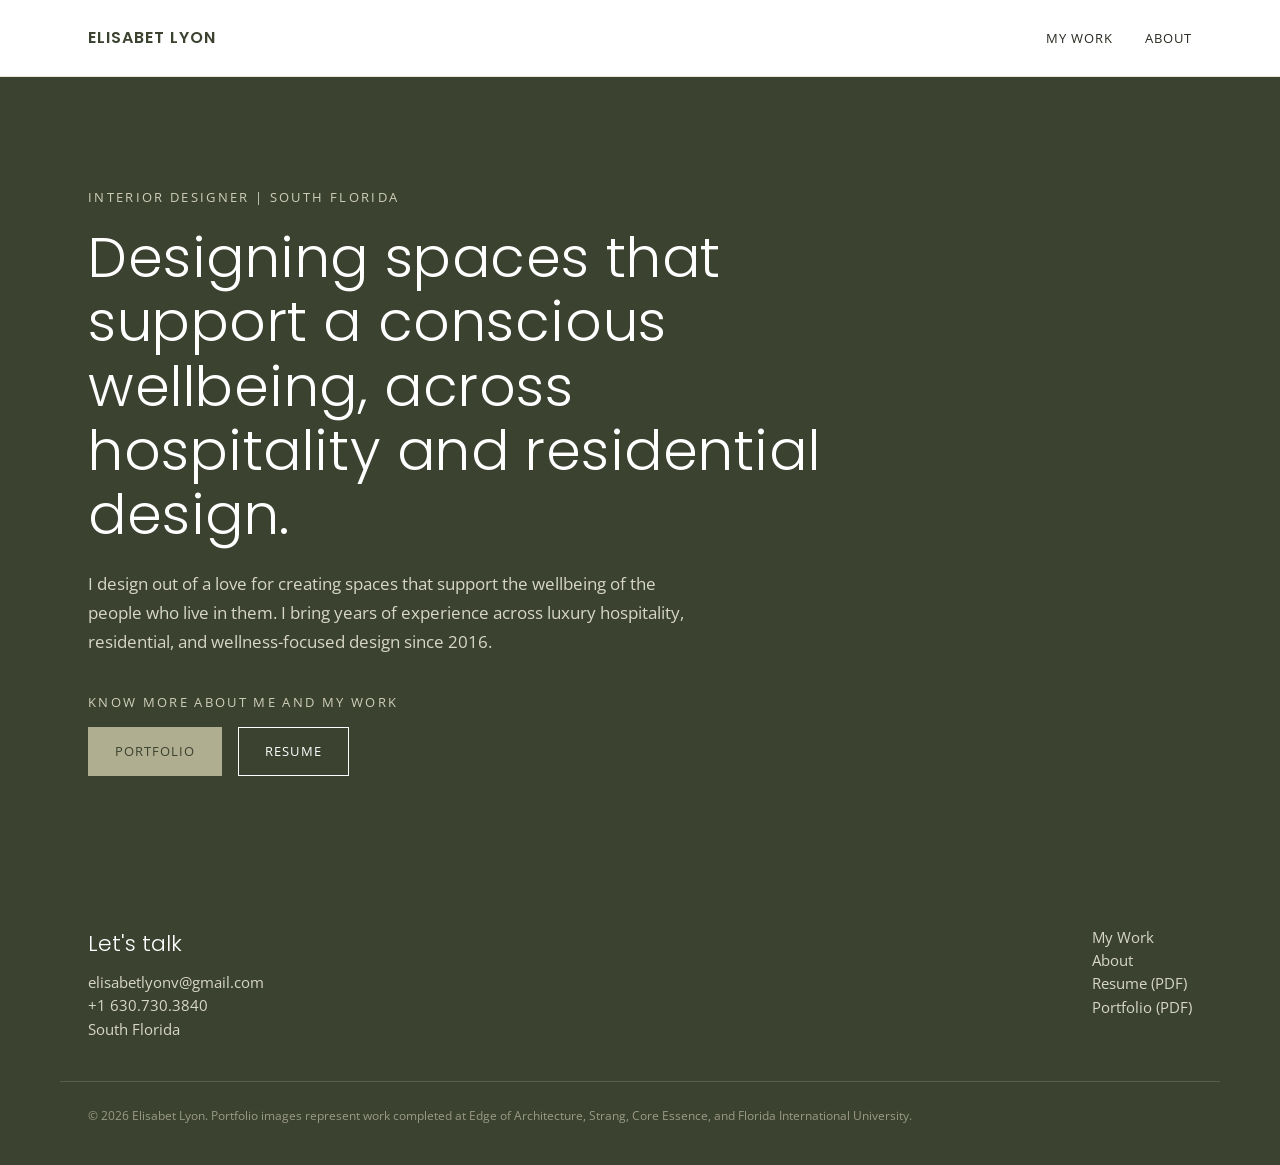
==== index.html @ 358c0ef6 "Publish portfolio website" ====
<!doctype html>
<html lang="en">
<head>
<meta charset="utf-8">
<meta name="viewport" content="width=device-width, initial-scale=1">
<title>Elisabet Lyon | Interior Designer</title>
<meta name="description" content="Elisabet Lyon is an interior designer specializing in luxury hospitality, residential, and wellness-focused design, with a certification in Feng Shui &amp; space design.">
<link rel="preconnect" href="https://fonts.googleapis.com">
<link rel="preconnect" href="https://fonts.gstatic.com" crossorigin>
<link href="https://fonts.googleapis.com/css2?family=Poppins:wght@300;400;500;600&family=Open+Sans:ital,wght@0,400;0,600;1,400&display=swap" rel="stylesheet">
<link rel="stylesheet" href="assets/css/style.css">
</head>
<body>

<header class="site-header">
  <div class="wrap">
    <a class="brand" href="index.html">ELISABET LYON</a>
    <nav class="site-nav">
      <ul>
        <li><a href="portfolio.html">My Work</a></li>
        <li><a href="about.html">About</a></li>
      </ul>
    </nav>
  </div>
</header>

<section class="hero">
  <div class="wrap">
    <div class="eyebrow">Interior Designer | South Florida</div>
    <h1>Designing spaces that support a conscious wellbeing, across hospitality and residential design.</h1>
    <p class="lede">I design out of a love for creating spaces that support the wellbeing of the people who live in them. I bring years of experience across luxury hospitality, residential, and wellness-focused design since 2016.</p>
    <div class="cta-row" style="flex-direction:column; align-items:flex-start; gap:14px;">
      <div class="eyebrow" style="margin-bottom:0;">Know more about me and my work</div>
      <div style="display:flex; gap:16px; flex-wrap:wrap;">
        <a class="btn solid" href="assets/Elisabet_Lyon_Portfolio_2026.pdf" target="_blank">Portfolio</a>
        <a class="btn" href="assets/Elisabet_Lyon_Resume.pdf" target="_blank">Resume</a>
      </div>
    </div>
  </div>
</section>

<footer class="site-footer">
  <div class="wrap grid">
    <div>
      <h3>Let's talk</h3>
      <div class="contact-line"><a href="https://mail.google.com/mail/?view=cm&amp;fs=1&amp;to=elisabetlyonv@gmail.com" target="_blank" rel="noopener">elisabetlyonv@gmail.com</a></div>
      <div class="contact-line">+1 630.730.3840</div>
      <div class="contact-line">South Florida</div>
    </div>
    <div>
      <div class="contact-line"><a href="portfolio.html">My Work</a></div>
      <div class="contact-line"><a href="about.html">About</a></div>
      <div class="contact-line"><a href="assets/Elisabet_Lyon_Resume.pdf" target="_blank">Resume (PDF)</a></div>
      <div class="contact-line"><a href="assets/Elisabet_Lyon_Portfolio_2026.pdf" target="_blank">Portfolio (PDF)</a></div>
    </div>
  </div>
  <div class="wrap copyright">&copy; 2026 Elisabet Lyon. Portfolio images represent work completed at Edge of Architecture, Strang, Core Essence, and Florida International University.</div>
</footer>

<script src="assets/js/main.js"></script>
</body>
</html>
---- assets/css/style.css ----
:root {
  --olive: #3b4230;
  --sage: #afae90;
  --cream: #f2e9d8;
  --text: #2a2a22;
  --muted: #7a7968;
  --white: #ffffff;
  --max-w: 1160px;
}

* { box-sizing: border-box; margin: 0; padding: 0; }

html { scroll-behavior: smooth; }

body {
  font-family: 'Open Sans', 'Segoe UI', sans-serif;
  color: var(--text);
  background: var(--white);
  line-height: 1.6;
  -webkit-font-smoothing: antialiased;
}

h1, h2, h3, .display {
  font-family: 'Poppins', sans-serif;
  font-weight: 400;
  color: var(--olive);
}

a { color: inherit; text-decoration: none; }

img { max-width: 100%; display: block; }

.wrap {
  max-width: var(--max-w);
  margin: 0 auto;
  padding: 0 28px;
}

/* Nav */
header.site-header {
  position: sticky;
  top: 0;
  background: rgba(255,255,255,0.94);
  backdrop-filter: blur(6px);
  z-index: 50;
  border-bottom: 1px solid #ece7d8;
}
header.site-header .wrap {
  display: flex;
  align-items: center;
  justify-content: space-between;
  height: 76px;
}
.brand {
  font-family: 'Poppins', sans-serif;
  font-weight: 600;
  letter-spacing: 0.06em;
  font-size: 16px;
  color: var(--olive);
}
nav.site-nav ul {
  list-style: none;
  display: flex;
  gap: 32px;
}
nav.site-nav a {
  font-size: 13px;
  letter-spacing: 0.08em;
  text-transform: uppercase;
  color: var(--text);
  padding: 6px 0;
  border-bottom: 2px solid transparent;
  transition: border-color .2s, color .2s;
}
nav.site-nav a:hover, nav.site-nav a.active {
  border-color: var(--sage);
  color: var(--olive);
}
.nav-toggle { display: none; }

/* Hero */
.hero {
  background: var(--olive);
  color: var(--white);
  padding: 110px 0 90px;
}
.hero .eyebrow {
  font-size: 13px;
  letter-spacing: 0.18em;
  text-transform: uppercase;
  color: #cfceb9;
  margin-bottom: 18px;
}
.hero h1 {
  color: var(--white);
  font-size: clamp(34px, 5vw, 56px);
  font-weight: 300;
  letter-spacing: 0.01em;
  line-height: 1.15;
  max-width: 780px;
}
.hero p.lede {
  margin-top: 22px;
  max-width: 620px;
  color: #d8d7c6;
  font-size: 17px;
  line-height: 1.7;
}
.hero .cta-row {
  margin-top: 36px;
  display: flex;
  gap: 16px;
  flex-wrap: wrap;
}
.btn {
  display: inline-block;
  padding: 13px 26px;
  font-size: 13px;
  letter-spacing: 0.08em;
  text-transform: uppercase;
  border: 1px solid var(--white);
  color: var(--white);
  transition: background .2s, color .2s;
}
.btn:hover { background: var(--white); color: var(--olive); }
.btn.solid {
  background: var(--sage);
  border-color: var(--sage);
  color: var(--olive);
}
.btn.solid:hover { background: var(--white); border-color: var(--white); }

/* Section basics */
section { padding: 90px 0; }
section.tight { padding: 60px 0; }
.section-label {
  font-size: 12px;
  letter-spacing: 0.18em;
  text-transform: uppercase;
  color: var(--muted);
  margin-bottom: 10px;
}
.section-title {
  font-size: clamp(26px, 3.4vw, 36px);
  font-weight: 300;
  margin-bottom: 28px;
}
.rule {
  width: 56px;
  height: 2px;
  background: var(--sage);
  margin: 18px 0 30px;
}

/* Intro / about preview on home */
.about-preview { background: var(--cream); }
.about-preview .grid {
  display: grid;
  grid-template-columns: 260px 1fr;
  gap: 56px;
  align-items: center;
}
.about-preview img.headshot {
  width: 100%;
  aspect-ratio: 1/1;
  object-fit: cover;
  border: 1px solid var(--sage);
}
.about-preview p { font-size: 16px; color: #3d3d30; margin-bottom: 14px; }

/* Work grid on home */
.work-grid {
  display: grid;
  grid-template-columns: repeat(3, 1fr);
  gap: 24px;
}
.work-card {
  position: relative;
  aspect-ratio: 4/3;
  overflow: hidden;
  background: #eee;
}
.work-card img {
  width: 100%; height: 100%; object-fit: cover;
  transition: transform .5s ease;
}
.work-card:hover img { transform: scale(1.06); }
.work-card .cap {
  position: absolute; left: 0; right: 0; bottom: 0;
  padding: 18px 20px;
  background: linear-gradient(to top, rgba(59,66,48,0.88), rgba(59,66,48,0));
  color: var(--white);
}
.work-card .cap .name { font-family: 'Poppins'; font-size: 15px; letter-spacing: 0.03em; }
.work-card .cap .loc { font-size: 12px; color: #d8d7c6; margin-top: 3px; }

/* Portfolio page project blocks */
.project-block { padding: 70px 0; border-top: 1px solid #ece7d8; }
.project-block:first-of-type { border-top: none; }
.project-head { max-width: 720px; margin-bottom: 30px; }
.project-head .firm {
  font-size: 12px; letter-spacing: 0.14em; text-transform: uppercase; color: var(--muted);
}
.project-head h2 { margin-top: 8px; font-size: 28px; font-weight: 400; }
.project-head .loc { color: var(--muted); font-size: 14px; margin-top: 4px; }
.project-head .role { color: #4a4a3f; font-size: 14px; margin-top: 10px; font-style: italic; }
.project-head p.concept { margin-top: 16px; font-size: 15.5px; color: #3d3d30; line-height: 1.75; }

/* Large, sequential project visuals (floor plan / FF&E / elevations / photography) */
.project-visuals { display: flex; flex-direction: column; gap: 54px; margin-top: 8px; }
.visual-group .vg-label {
  font-size: 12px; letter-spacing: 0.14em; text-transform: uppercase; color: var(--muted);
  margin-bottom: 16px;
}
.visual-group .vg-plan {
  display: block; width: 100%; max-width: 820px; margin: 0 auto;
  background: var(--white); border: 1px solid var(--sage); padding: 18px;
}
.visual-group .vg-plan.small { max-width: 560px; }
.visual-group .vg-plan img { width: 100%; height: auto; display: block; margin: 0 auto; }
.visual-group .vg-photos {
  display: grid; grid-template-columns: 1fr 1fr; gap: 20px;
}
.visual-group .vg-photos a { display: block; overflow: hidden; background: #eee; }
.visual-group .vg-photos img {
  width: 100%; height: 100%; object-fit: cover; aspect-ratio: 4/3;
  transition: transform .5s ease;
}
.visual-group .vg-photos a:hover img { transform: scale(1.04); }
.visual-group .vg-photos a.lead { grid-column: 1 / -1; }
.visual-group .vg-photos a.lead img { aspect-ratio: 16/9; }
@media (max-width: 620px) {
  .visual-group .vg-photos { grid-template-columns: 1fr; }
  .visual-group .vg-plan { padding: 16px; }
}

/* About page */
.about-full .grid {
  display: grid;
  grid-template-columns: 320px 1fr;
  gap: 64px;
}
.about-full img.headshot {
  width: 100%;
  aspect-ratio: 3/4;
  object-fit: cover;
  border: 1px solid var(--sage);
}
.about-full p { font-size: 16.5px; color: #3d3d30; margin-bottom: 18px; }
.about-full .hi { font-family: 'Poppins'; font-weight: 300; font-size: 40px; color: var(--olive); margin-bottom: 22px; }

/* Contact / footer */
footer.site-footer {
  background: var(--olive);
  color: var(--white);
  padding: 60px 0 40px;
}
footer.site-footer .grid {
  display: flex;
  justify-content: space-between;
  flex-wrap: wrap;
  gap: 30px;
}
footer.site-footer h3 { color: var(--white); font-weight: 300; font-size: 22px; margin-bottom: 10px; }
footer.site-footer .contact-line { color: #d8d7c6; font-size: 14.5px; }
footer.site-footer .contact-line a:hover { color: var(--sage); }
footer.site-footer .copyright {
  margin-top: 40px;
  padding-top: 24px;
  border-top: 1px solid #57604a;
  font-size: 12px;
  color: #9a9a86;
}

/* Lightbox */
.lightbox {
  position: fixed; inset: 0; background: rgba(30,32,24,0.94);
  display: none; align-items: center; justify-content: center;
  z-index: 200; padding: 40px;
}
.lightbox.open { display: flex; }
.lightbox img { max-width: 100%; max-height: 90vh; }
.lightbox .close {
  position: absolute; top: 24px; right: 32px;
  color: var(--white); font-size: 28px; cursor: pointer;
  font-family: 'Poppins';
  z-index: 5;
}
.lightbox .lb-nav {
  position: absolute; top: 64px; bottom: 0;
  display: flex; align-items: center;
  width: 80px; font-size: 42px; color: var(--white);
  cursor: pointer; user-select: none;
  opacity: 0.7; transition: opacity .2s;
}
.lightbox .lb-nav:hover { opacity: 1; }
.lightbox .lb-prev { left: 0; justify-content: flex-start; padding-left: 18px; }
.lightbox .lb-next { right: 0; justify-content: flex-end; padding-right: 18px; }
.lightbox .lb-counter {
  position: absolute; bottom: 22px; left: 0; right: 0;
  text-align: center; color: #d8d7c6; font-size: 12px;
  letter-spacing: 0.1em;
}
@media (max-width: 620px) {
  .lightbox .lb-nav { width: 50px; font-size: 30px; }
}

/* Project detail page (single project, carousel) */
.back-link {
  display: inline-block;
  font-size: 12px;
  letter-spacing: 0.12em;
  text-transform: uppercase;
  color: var(--muted);
  margin-bottom: 30px;
  transition: color .2s;
}
.back-link:hover { color: var(--olive); }
.project-head h1 {
  margin-top: 8px;
  font-size: clamp(26px, 3.2vw, 34px);
  font-weight: 400;
}
.project-head .concept-label { margin-top: 26px; }

.carousel {
  display: flex;
  align-items: center;
  gap: 14px;
  margin-top: 44px;
}
.car-frame {
  position: relative;
  flex: 1;
  aspect-ratio: 16/10;
  background: var(--white);
  overflow: hidden;
  cursor: zoom-in;
}
.car-frame img {
  width: 100%; height: 100%; object-fit: contain;
}
.car-tag {
  position: absolute; left: 0; bottom: 0;
  padding: 10px 16px;
  background: var(--cream);
  color: var(--olive);
  font-size: 12px; letter-spacing: 0.12em; text-transform: uppercase;
}
.car-arrow {
  flex: none;
  width: 44px; height: 44px;
  border: 1px solid var(--sage);
  background: var(--white);
  color: var(--olive);
  font-size: 22px;
  line-height: 1;
  cursor: pointer;
  transition: background .2s, color .2s;
}
.car-arrow:hover { background: var(--olive); color: var(--white); }
.car-counter {
  margin-top: 14px;
  font-size: 12px; letter-spacing: 0.1em;
  color: var(--muted);
  text-align: center;
}

/* Prev / next project switcher */
.project-switch {
  border-top: 1px solid #ece7d8;
  display: flex;
  align-items: center;
  justify-content: space-between;
}
.project-switch a {
  display: flex;
  align-items: center;
  gap: 12px;
  padding: 30px 0;
  font-size: 13px;
  letter-spacing: 0.1em;
  text-transform: uppercase;
  color: var(--text);
  transition: color .2s;
  max-width: 46%;
}
.project-switch a:hover { color: var(--olive); }
.project-switch .ps-next { margin-left: auto; text-align: right; justify-content: flex-end; }
.project-switch .ps-arrow { font-size: 20px; color: var(--sage); flex: none; }
@media (max-width: 620px) {
  .carousel { gap: 8px; }
  .car-arrow { width: 34px; height: 34px; font-size: 17px; }
  .project-switch a { font-size: 11px; }
  .project-switch .ps-name { display: none; }
}

/* Responsive */
@media (max-width: 860px) {
  .about-preview .grid, .about-full .grid { grid-template-columns: 1fr; }
  .about-full img.headshot { max-width: 280px; aspect-ratio: 1/1; }
  .work-grid { grid-template-columns: repeat(2, 1fr); }
}
@media (max-width: 620px) {
  nav.site-nav ul { gap: 14px; }
  nav.site-nav a { font-size: 10.5px; }
  .work-grid { grid-template-columns: 1fr; }
  .hero { padding: 80px 0 60px; }
  section { padding: 60px 0; }
}
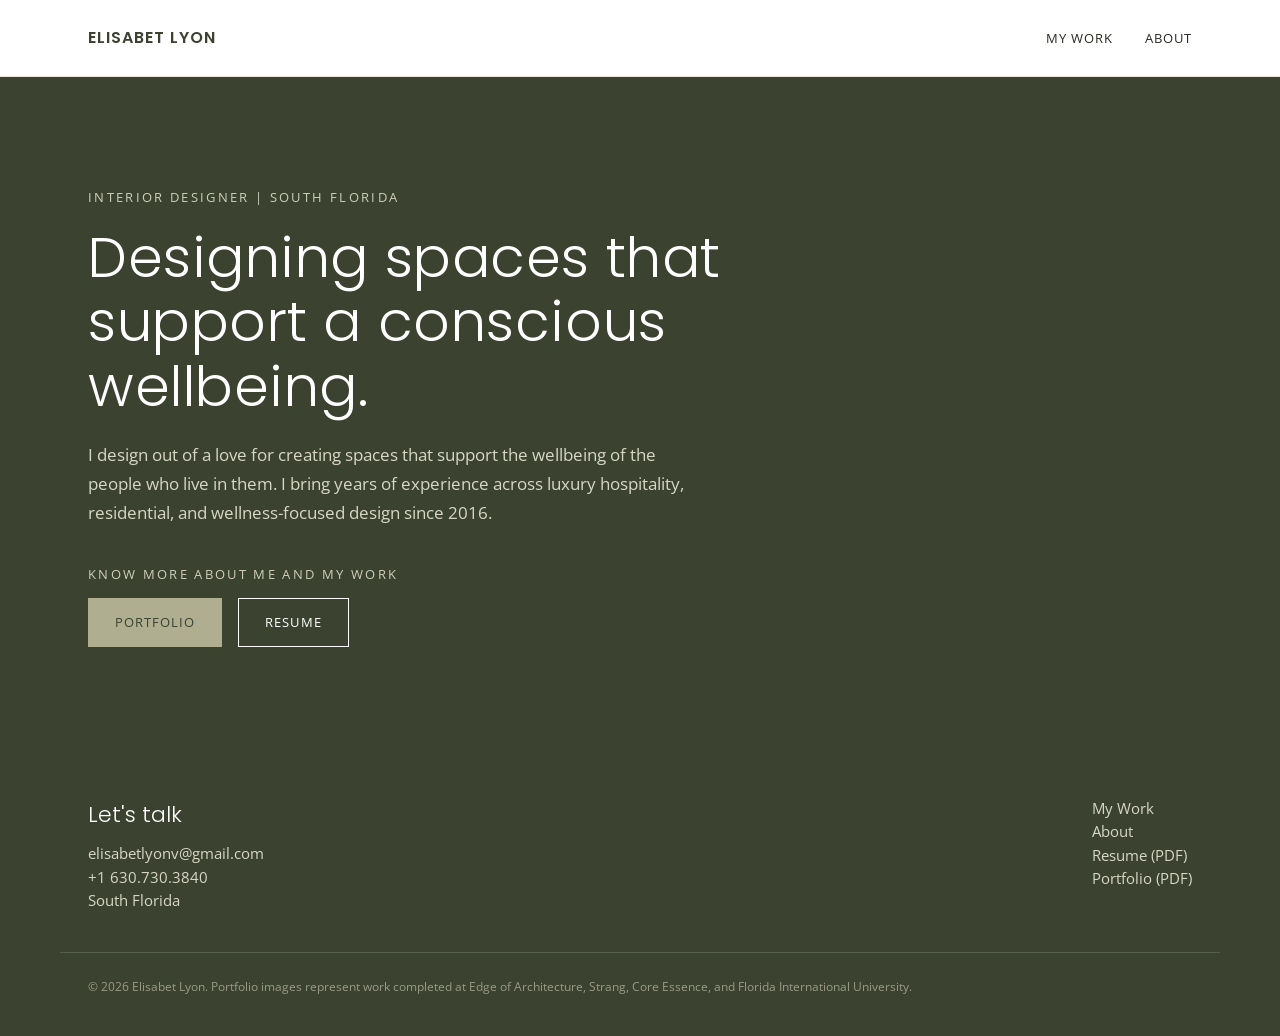
==== commit caa6f79a: "Update home headline" ====
--- a/index.html
+++ b/index.html
@@ -27,7 +27,7 @@
 <section class="hero">
   <div class="wrap">
     <div class="eyebrow">Interior Designer | South Florida</div>
-    <h1>Designing spaces that support a conscious wellbeing, across hospitality and residential design.</h1>
+    <h1>Designing spaces that support a conscious wellbeing.</h1>
     <p class="lede">I design out of a love for creating spaces that support the wellbeing of the people who live in them. I bring years of experience across luxury hospitality, residential, and wellness-focused design since 2016.</p>
     <div class="cta-row" style="flex-direction:column; align-items:flex-start; gap:14px;">
       <div class="eyebrow" style="margin-bottom:0;">Know more about me and my work</div>
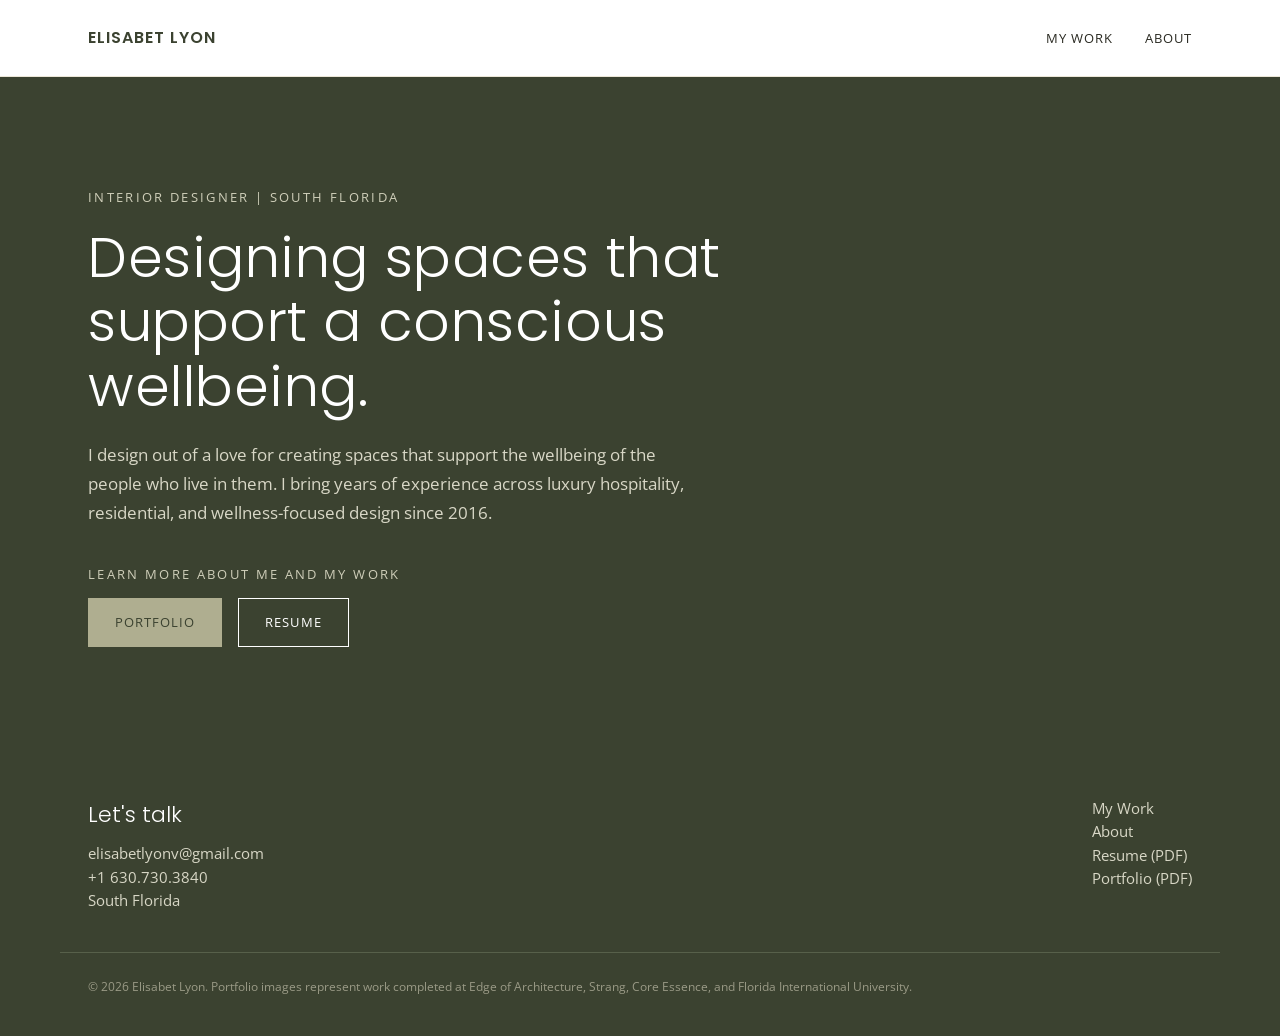
==== commit c32558e9: "Update CTA subheadline: Know more -> Learn more" ====
--- a/index.html
+++ b/index.html
@@ -30,7 +30,7 @@
     <h1>Designing spaces that support a conscious wellbeing.</h1>
     <p class="lede">I design out of a love for creating spaces that support the wellbeing of the people who live in them. I bring years of experience across luxury hospitality, residential, and wellness-focused design since 2016.</p>
     <div class="cta-row" style="flex-direction:column; align-items:flex-start; gap:14px;">
-      <div class="eyebrow" style="margin-bottom:0;">Know more about me and my work</div>
+      <div class="eyebrow" style="margin-bottom:0;">Learn more about me and my work</div>
       <div style="display:flex; gap:16px; flex-wrap:wrap;">
         <a class="btn solid" href="assets/Elisabet_Lyon_Portfolio_2026.pdf" target="_blank">Portfolio</a>
         <a class="btn" href="assets/Elisabet_Lyon_Resume.pdf" target="_blank">Resume</a>
